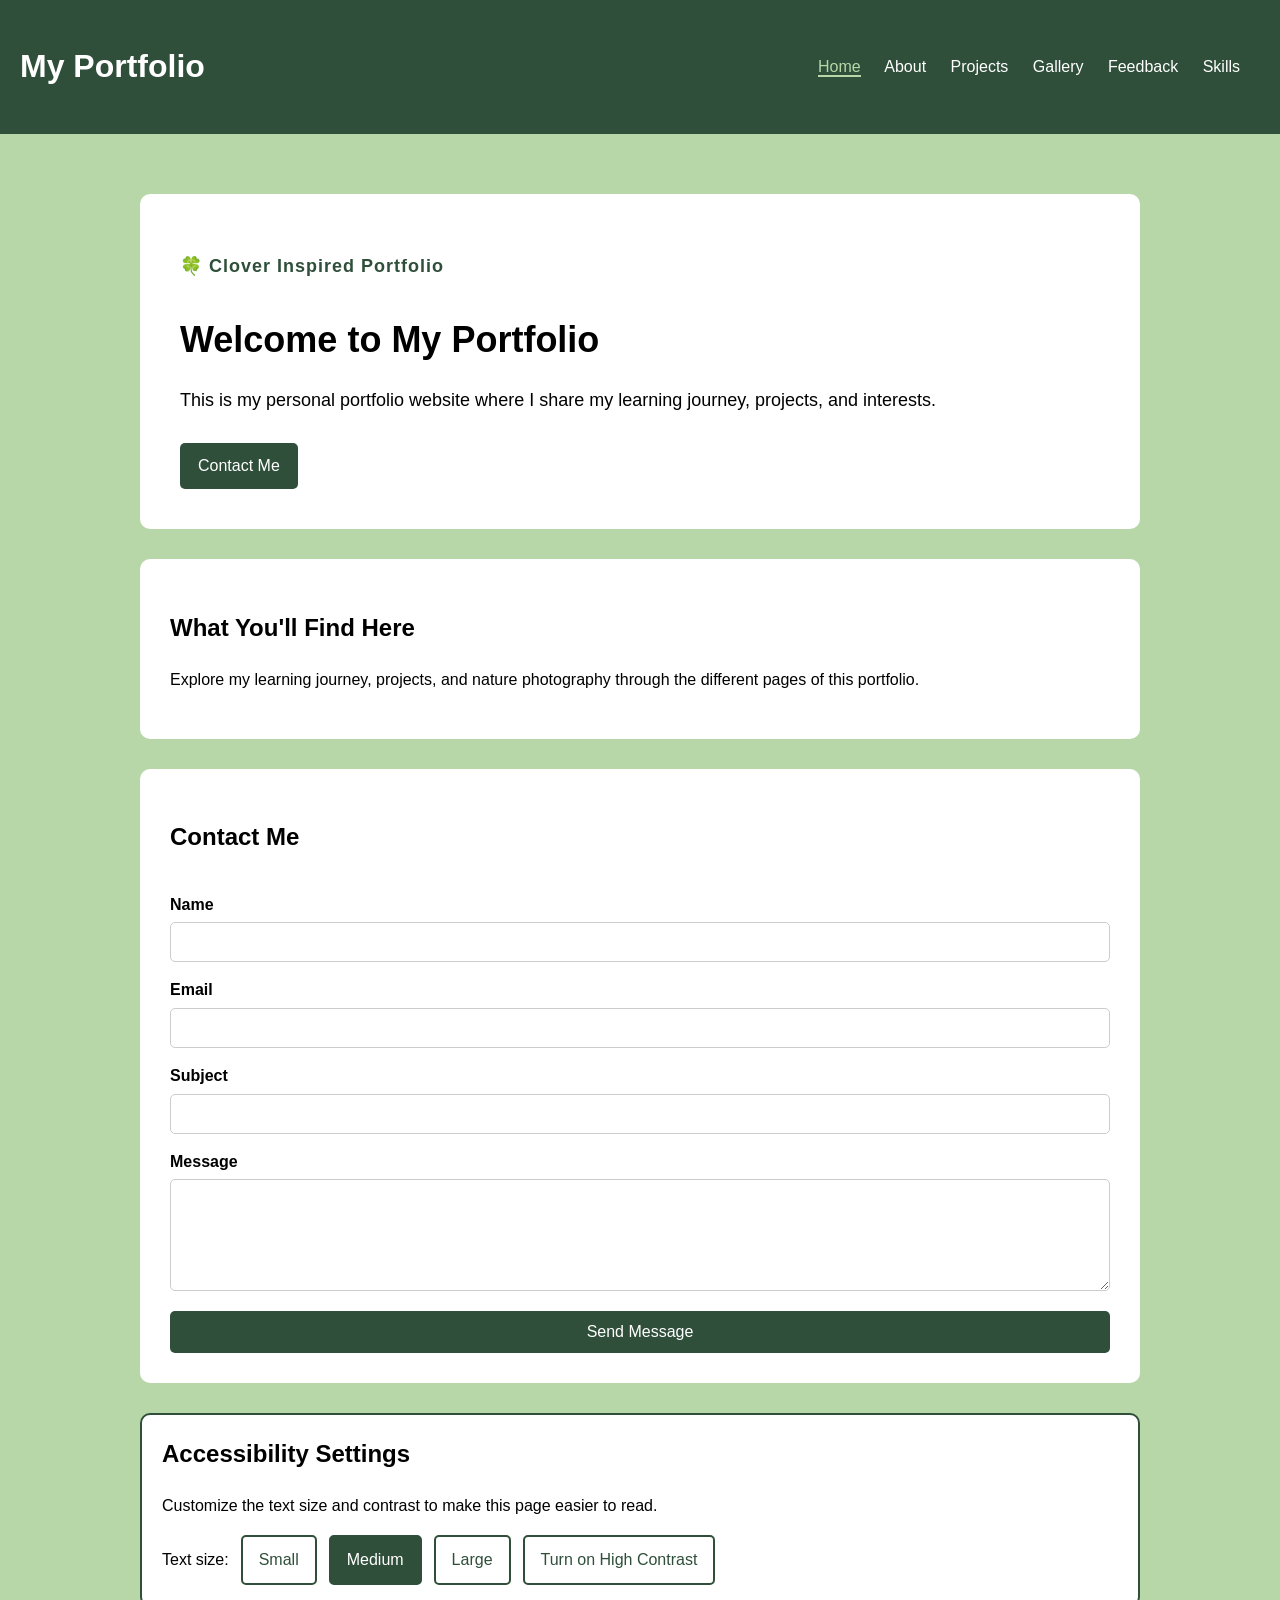
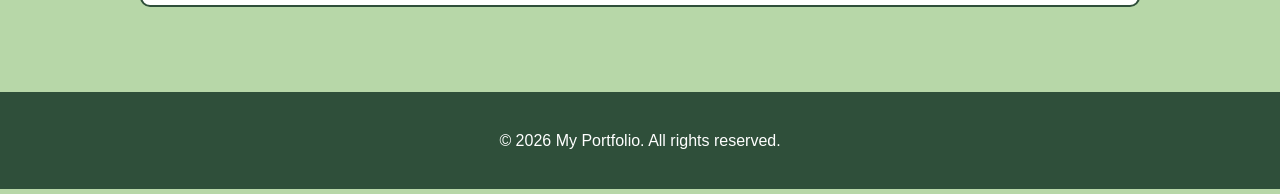
==== index.html @ 029462d0 "Add portfolio website and Lab 2 features" ====
<!DOCTYPE html>
<html lang="en">

<head>
    <meta charset="UTF-8">
    <meta name="viewport" content="width=device-width, initial-scale=1.0">

    <title>My Portfolio | Home</title>

    <link rel="stylesheet" href="style.css">
    <link rel="stylesheet" href="js/a11y.css">

    <script src="js/a11y.js" defer></script>
</head>

<body>

    <header>
        <h1>My Portfolio</h1>

        <nav>
            <a href="index.html" class="active">Home</a>
            <a href="about.html">About</a>
            <a href="projects.html">Projects</a>
            <a href="gallery.html">Gallery</a>
            <a href="feedback.html">Feedback</a>
            <a href="skills.html">Skills</a>
        </nav>
    </header>

    <main>

        <section class="hero">
            <p class="seed-mark">🍀 Clover Inspired Portfolio</p>

            <h2>Welcome to My Portfolio</h2>

            <p>
                This is my personal portfolio website where I share
                my learning journey, projects, and interests.
            </p>

            <a href="#contact" class="contact-link">Contact Me</a>
        </section>

        <section class="home-info">
            <h2>What You'll Find Here</h2>

            <p>
                Explore my learning journey, projects, and nature photography
                through the different pages of this portfolio.
            </p>
        </section>

        <section class="contact" id="contact">
            <h2>Contact Me</h2>

            <form>
                <label for="name">Name</label>
                <input type="text" id="name" name="name" required>

                <label for="email">Email</label>
                <input type="email" id="email" name="email" required>

                <label for="subject">Subject</label>
                <input type="text" id="subject" name="subject" required>

                <label for="message">Message</label>
                <textarea id="message" name="message" rows="5" required></textarea>

                <button type="submit">Send Message</button>
            </form>
        </section>

        <!-- Accessibility Settings -->
        <section id="a11yPanel" aria-labelledby="a11yHeading">

            <h2 id="a11yHeading">Accessibility Settings</h2>

            <p>
                Customize the text size and contrast to make this page easier to read.
            </p>

            <div class="a11y-controls">

                <span>Text size:</span>

                <button
                    type="button"
                    data-text-size="small"
                    aria-pressed="false">
                    Small
                </button>

                <button
                    type="button"
                    data-text-size="medium"
                    aria-pressed="true">
                    Medium
                </button>

                <button
                    type="button"
                    data-text-size="large"
                    aria-pressed="false">
                    Large
                </button>

                <button
                    type="button"
                    id="contrastToggle"
                    aria-pressed="false">
                    Turn on High Contrast
                </button>

            </div>
        </section>

    </main>

    <footer>
        <p>&copy; 2026 My Portfolio. All rights reserved.</p>
    </footer>

</body>

</html>
---- style.css ----
:root {
    --primary-color: #b7d7a8;
    --dark-color: #2f4f3a;
    --light-color: white;
    --card-color: #f1f7ee;
}

html {
    scroll-behavior: smooth;
}

body {
    margin: 0;
    background-color: var(--primary-color);
    font-family: Arial, sans-serif;
    line-height: 1.6;
}

header {
    background-color: var(--dark-color);
    color: var(--light-color);
    padding: 20px;
    display: flex;
    justify-content: space-between;
    align-items: center;
}

nav a {
    color: var(--light-color);
    text-decoration: none;
    margin-right: 20px;
}

nav a:hover {
    color: var(--primary-color);
}

nav a.active {
    color: var(--primary-color);
    border-bottom: 2px solid var(--primary-color);
}

nav a:focus {
    outline: 2px solid var(--light-color);
    outline-offset: 4px;
}

main {
    max-width: 1000px;
    margin: 40px auto;
    padding: 20px;
}

.hero {
    background-color: var(--light-color);
    padding: 40px;
    border-radius: 10px;
    animation: fadeIn 0.8s ease;
}

.seed-mark {
    color: var(--dark-color);
    font-weight: bold;
    letter-spacing: 1px;
}

.hero h2 {
    font-size: 36px;
    margin-bottom: 10px;
}

.hero p {
    font-size: 18px;
}

.contact-link {
    display: inline-block;
    margin-top: 10px;
    padding: 10px 18px;
    background-color: var(--dark-color);
    color: var(--light-color);
    text-decoration: none;
    border-radius: 5px;
}

.home-info {
    background-color: var(--light-color);
    margin-top: 30px;
    padding: 30px;
    border-radius: 10px;
}

main section {
    background-color: var(--light-color);
    padding: 30px;
    margin-bottom: 30px;
    border-radius: 10px;
}

.skill {
    background-color: var(--card-color);
    padding: 20px;
    margin-top: 20px;
    border-left: 4px solid var(--primary-color);
}

.timeline {
    border-left: 4px solid var(--primary-color);
    padding-left: 20px;
}

.timeline-item {
    background-color: var(--card-color);
    padding: 20px;
    margin-bottom: 20px;
    border-radius: 8px;
}

.project-card {
    background-color: var(--card-color);
    padding: 25px;
    border-left: 4px solid var(--primary-color);
    border-radius: 8px;
}

.gallery {
    display: grid;
    grid-template-columns: repeat(3, 1fr);
    gap: 20px;
}

.gallery figure {
    margin: 0;
    background-color: var(--card-color);
    padding: 10px;
    border-radius: 8px;
}

.gallery img {
    width: 100%;
    height: 200px;
    object-fit: cover;
    border-radius: 6px;
}

.gallery figcaption {
    margin-top: 10px;
}

.contact form {
    display: flex;
    flex-direction: column;
}

.contact label {
    margin-top: 15px;
    margin-bottom: 5px;
    font-weight: bold;
}

.contact input,
.contact textarea {
    padding: 10px;
    border: 1px solid #cccccc;
    border-radius: 5px;
    font-size: 16px;
}

.contact button {
    margin-top: 20px;
    padding: 12px;
    border: none;
    border-radius: 5px;
    background-color: var(--dark-color);
    color: var(--light-color);
    font-size: 16px;
    cursor: pointer;
    transition: background-color 0.3s ease;
}

.contact button:hover {
    background-color: var(--primary-color);
    color: var(--dark-color);
}

.contact-link:focus,
.contact button:focus {
    outline: 3px solid var(--dark-color);
    outline-offset: 3px;
}

.contact input:focus,
.contact textarea:focus {
    outline: 2px solid var(--dark-color);
    outline-offset: 2px;
}

footer {
    background-color: var(--dark-color);
    color: var(--light-color);
    text-align: center;
    padding: 20px;
}

@keyframes fadeIn {
    from {
        opacity: 0;
        transform: translateY(20px);
    }

    to {
        opacity: 1;
        transform: translateY(0);
    }
}

@media (max-width: 900px) {
    .gallery {
        grid-template-columns: repeat(2, 1fr);
    }
}

@media (max-width: 600px) {
    header {
        flex-direction: column;
        align-items: flex-start;
    }

    nav {
        margin-top: 10px;
    }

    nav a {
        display: inline-block;
        margin-bottom: 10px;
    }

    main {
        margin: 20px auto;
        padding: 10px;
    }

    .hero {
        padding: 25px;
    }

    .hero h2 {
        font-size: 28px;
    }

    .gallery {
        grid-template-columns: 1fr;
    }
}
---- js/a11y.css ----
/* Accessibility settings */

#a11yPanel {
    margin: 25px 0;
    padding: 20px;
    background-color: var(--light-color);
    border: 2px solid var(--dark-color);
    border-radius: 10px;
}

#a11yPanel h2 {
    margin-top: 0;
}

.a11y-controls {
    display: flex;
    flex-wrap: wrap;
    gap: 12px;
    align-items: center;
}

.a11y-controls button {
    padding: 10px 16px;
    border: 2px solid var(--dark-color);
    border-radius: 5px;
    background-color: white;
    color: var(--dark-color);
    font: inherit;
    cursor: pointer;
}

.a11y-controls button:hover,
.a11y-controls button[aria-pressed="true"] {
    background-color: var(--dark-color);
    color: white;
}

.a11y-controls button:focus-visible {
    outline: 3px solid #b00020;
    outline-offset: 3px;
}

/* Text sizes */

body.text-small {
    font-size: 14px;
}

body.text-medium {
    font-size: 16px;
}

body.text-large {
    font-size: 20px;
}

/* High contrast mode */

body.high-contrast {
    background-color: #000;
    color: #fff;
}

body.high-contrast header,
body.high-contrast main,
body.high-contrast section,
body.high-contrast footer,
body.high-contrast article,
body.high-contrast #a11yPanel {
    background-color: #000;
    color: #fff;
    border-color: #ff0;
}

body.high-contrast h1,
body.high-contrast h2,
body.high-contrast h3,
body.high-contrast p,
body.high-contrast label,
body.high-contrast li,
body.high-contrast a,
body.high-contrast span {
    color: #fff;
}

body.high-contrast a {
    text-decoration: underline;
}

body.high-contrast input,
body.high-contrast select,
body.high-contrast textarea {
    background-color: #000;
    color: #fff;
    border: 2px solid #ff0;
}

body.high-contrast button {
    background-color: #000;
    color: #ff0;
    border: 2px solid #ff0;
}

body.high-contrast button:focus-visible,
body.high-contrast a:focus-visible,
body.high-contrast input:focus-visible,
body.high-contrast select:focus-visible,
body.high-contrast textarea:focus-visible {
    outline: 3px solid #ff0;
    outline-offset: 3px;
}

@media (max-width: 600px) {
    #a11yPanel {
        padding: 15px;
    }

    .a11y-controls {
        flex-direction: column;
        align-items: stretch;
    }

    .a11y-controls button {
        width: 100%;
    }
}
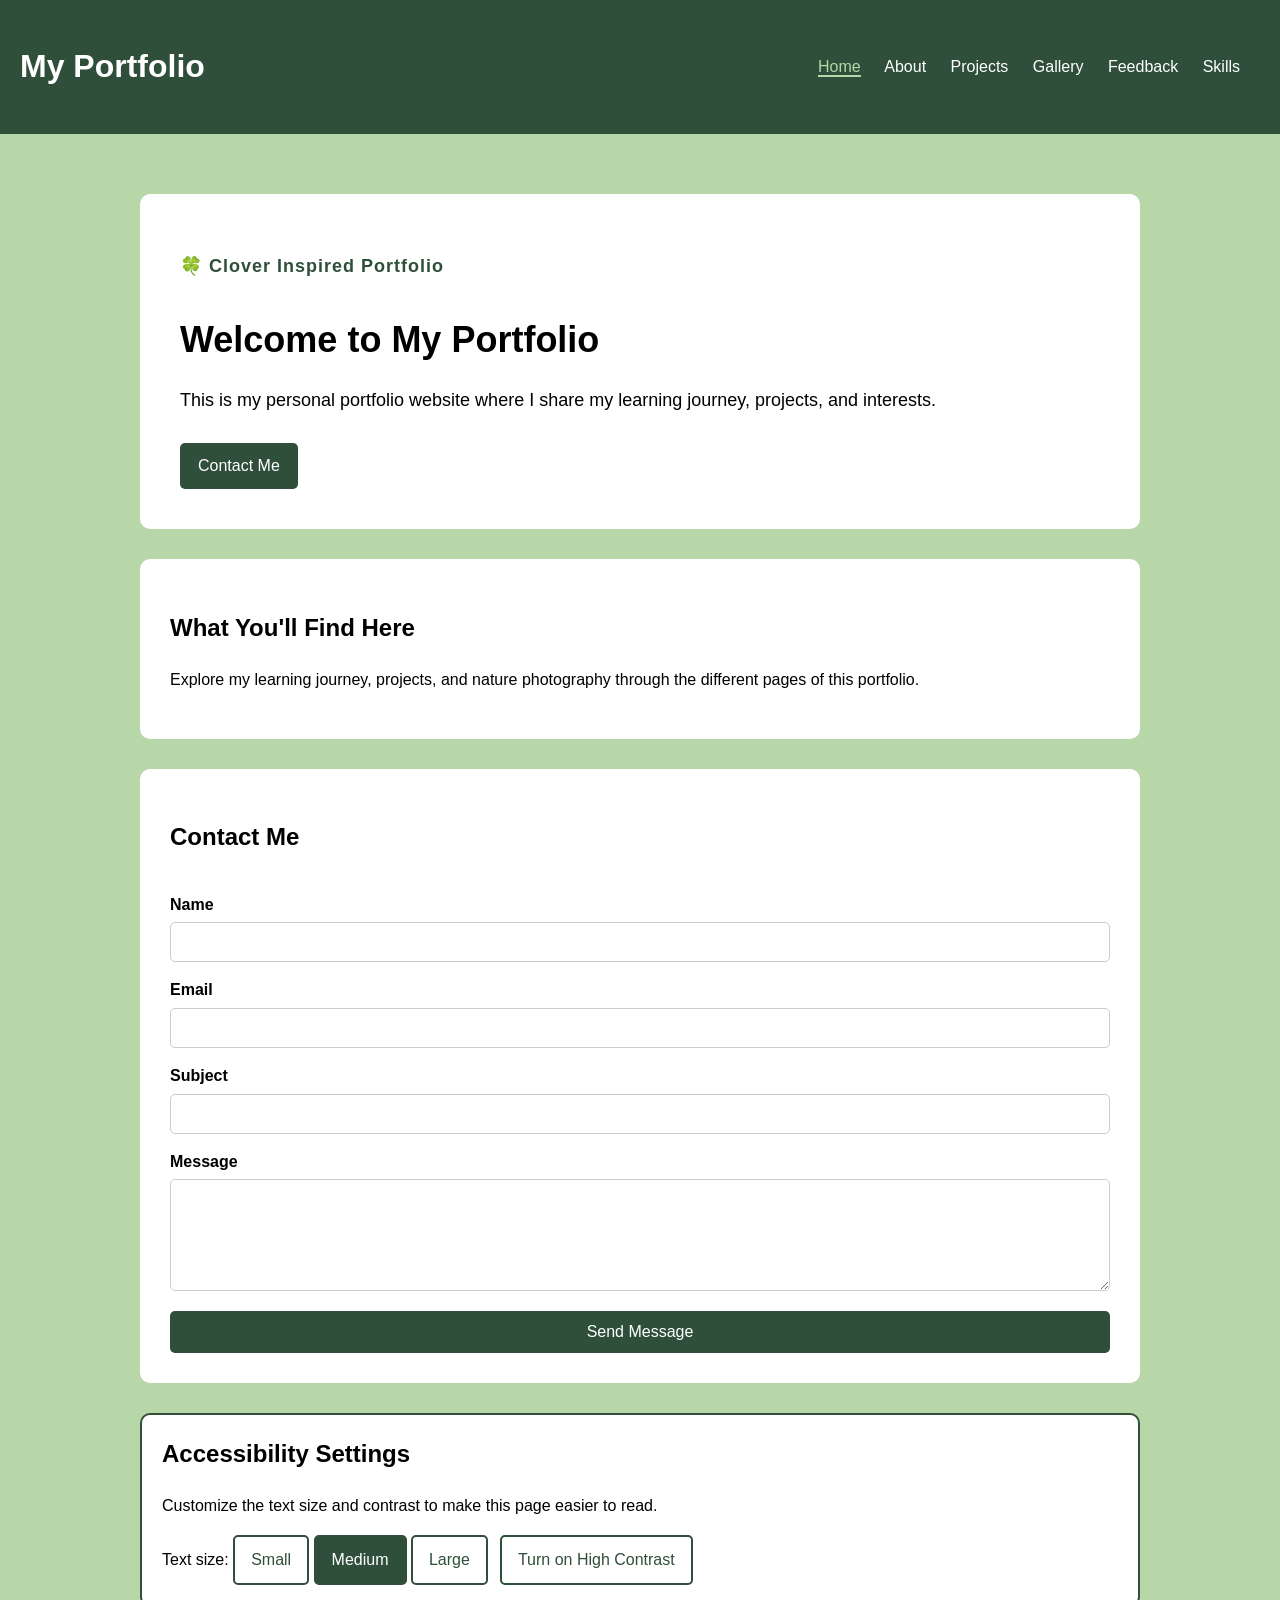
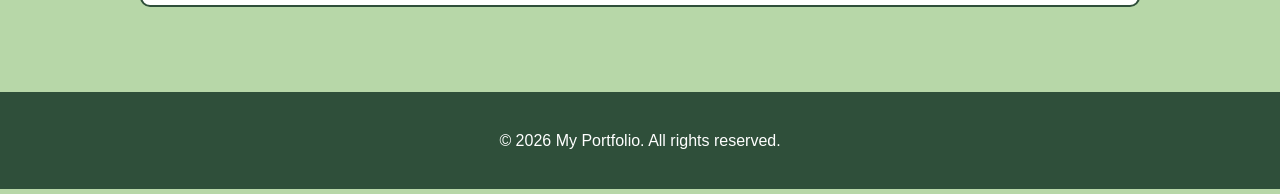
==== commit cdb7448f: "Improve home page accessibility and navigation" ====
--- a/index.html
+++ b/index.html
@@ -1,4 +1,3 @@
-
 <!DOCTYPE html>
 <html lang="en">
 
@@ -19,8 +18,8 @@
     <header>
         <h1>My Portfolio</h1>
 
-        <nav>
-            <a href="index.html" class="active">Home</a>
+        <nav aria-label="Main navigation">
+            <a href="index.html" class="active" aria-current="page">Home</a>
             <a href="about.html">About</a>
             <a href="projects.html">Projects</a>
             <a href="gallery.html">Gallery</a>
@@ -74,6 +73,7 @@
         </section>
 
         <!-- Accessibility Settings -->
+
         <section id="a11yPanel" aria-labelledby="a11yHeading">
 
             <h2 id="a11yHeading">Accessibility Settings</h2>
@@ -84,28 +84,30 @@
 
             <div class="a11y-controls">
 
-                <span>Text size:</span>
+                <div role="group" aria-label="Text size">
+                    <span>Text size:</span>
 
-                <button
-                    type="button"
-                    data-text-size="small"
-                    aria-pressed="false">
-                    Small
-                </button>
+                    <button
+                        type="button"
+                        data-text-size="small"
+                        aria-pressed="false">
+                        Small
+                    </button>
 
-                <button
-                    type="button"
-                    data-text-size="medium"
-                    aria-pressed="true">
-                    Medium
-                </button>
+                    <button
+                        type="button"
+                        data-text-size="medium"
+                        aria-pressed="true">
+                        Medium
+                    </button>
 
-                <button
-                    type="button"
-                    data-text-size="large"
-                    aria-pressed="false">
-                    Large
-                </button>
+                    <button
+                        type="button"
+                        data-text-size="large"
+                        aria-pressed="false">
+                        Large
+                    </button>
+                </div>
 
                 <button
                     type="button"
@@ -115,6 +117,7 @@
                 </button>
 
             </div>
+
         </section>
 
     </main>
@@ -125,4 +128,4 @@
 
 </body>
 
-</html>
+</html>
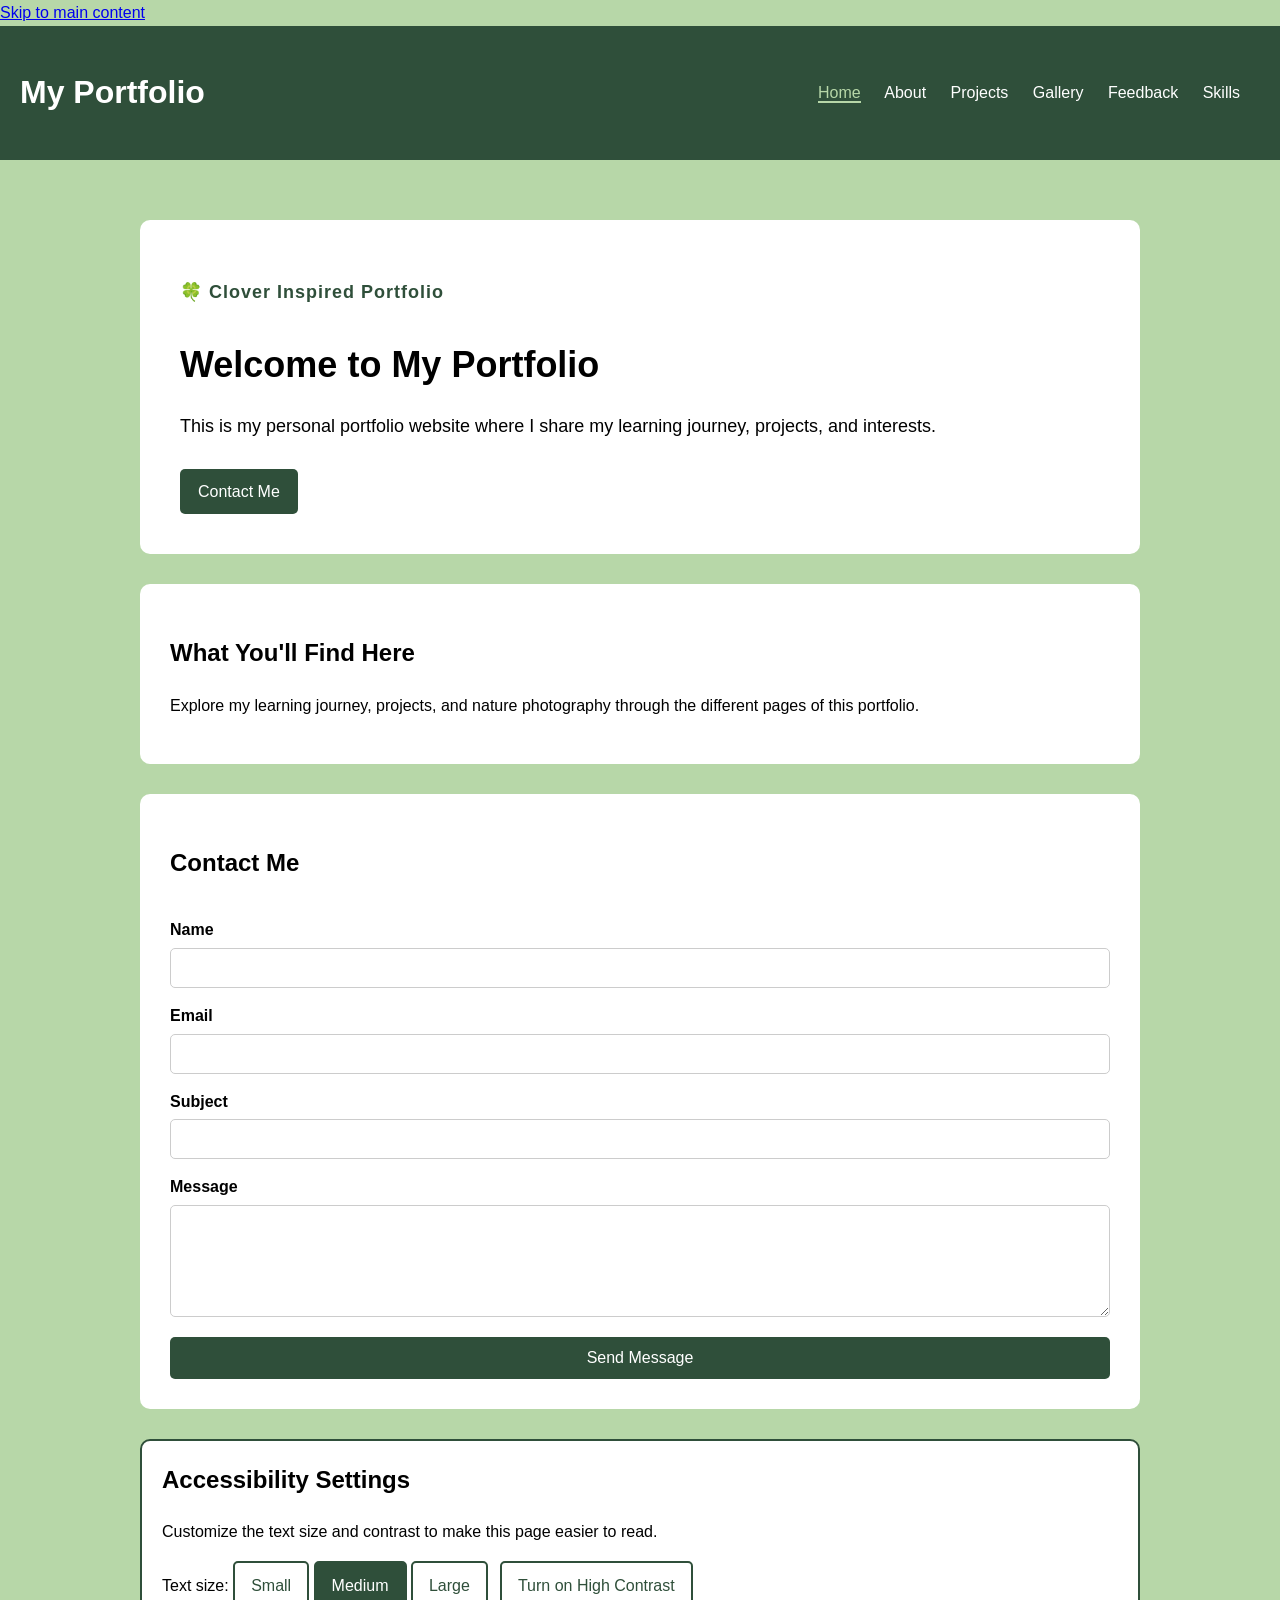
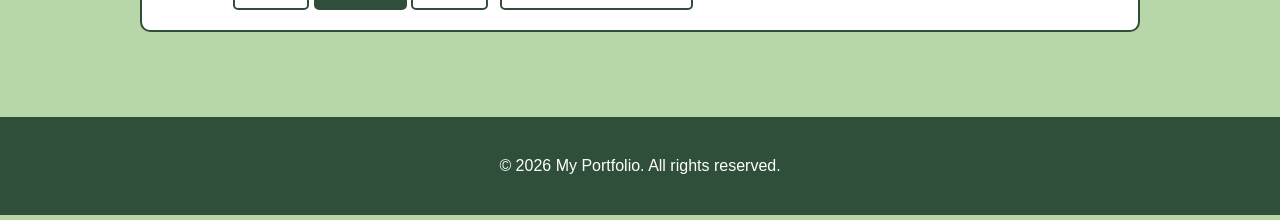
==== commit cfb6c984: "Improve home page SEO and keyboard accessibility" ====
--- a/index.html
+++ b/index.html
@@ -4,6 +4,8 @@
 <head>
     <meta charset="UTF-8">
     <meta name="viewport" content="width=device-width, initial-scale=1.0">
+
+    <meta name="description" content="Explore my personal portfolio, learning journey, web development projects, skills and nature photography.">
 
     <title>My Portfolio | Home</title>
 
@@ -14,6 +16,8 @@
 </head>
 
 <body>
+
+    <a href="#main-content" class="skip-link">Skip to main content</a>
 
     <header>
         <h1>My Portfolio</h1>
@@ -28,7 +32,7 @@
         </nav>
     </header>
 
-    <main>
+    <main id="main-content">
 
         <section class="hero">
             <p class="seed-mark">🍀 Clover Inspired Portfolio</p>
@@ -57,23 +61,40 @@
 
             <form>
                 <label for="name">Name</label>
-                <input type="text" id="name" name="name" required>
+                <input
+                    type="text"
+                    id="name"
+                    name="name"
+                    autocomplete="name"
+                    required>
 
                 <label for="email">Email</label>
-                <input type="email" id="email" name="email" required>
+                <input
+                    type="email"
+                    id="email"
+                    name="email"
+                    autocomplete="email"
+                    required>
 
                 <label for="subject">Subject</label>
-                <input type="text" id="subject" name="subject" required>
+                <input
+                    type="text"
+                    id="subject"
+                    name="subject"
+                    required>
 
                 <label for="message">Message</label>
-                <textarea id="message" name="message" rows="5" required></textarea>
+                <textarea
+                    id="message"
+                    name="message"
+                    rows="5"
+                    required></textarea>
 
                 <button type="submit">Send Message</button>
             </form>
         </section>
 
         <!-- Accessibility Settings -->
-
         <section id="a11yPanel" aria-labelledby="a11yHeading">
 
             <h2 id="a11yHeading">Accessibility Settings</h2>
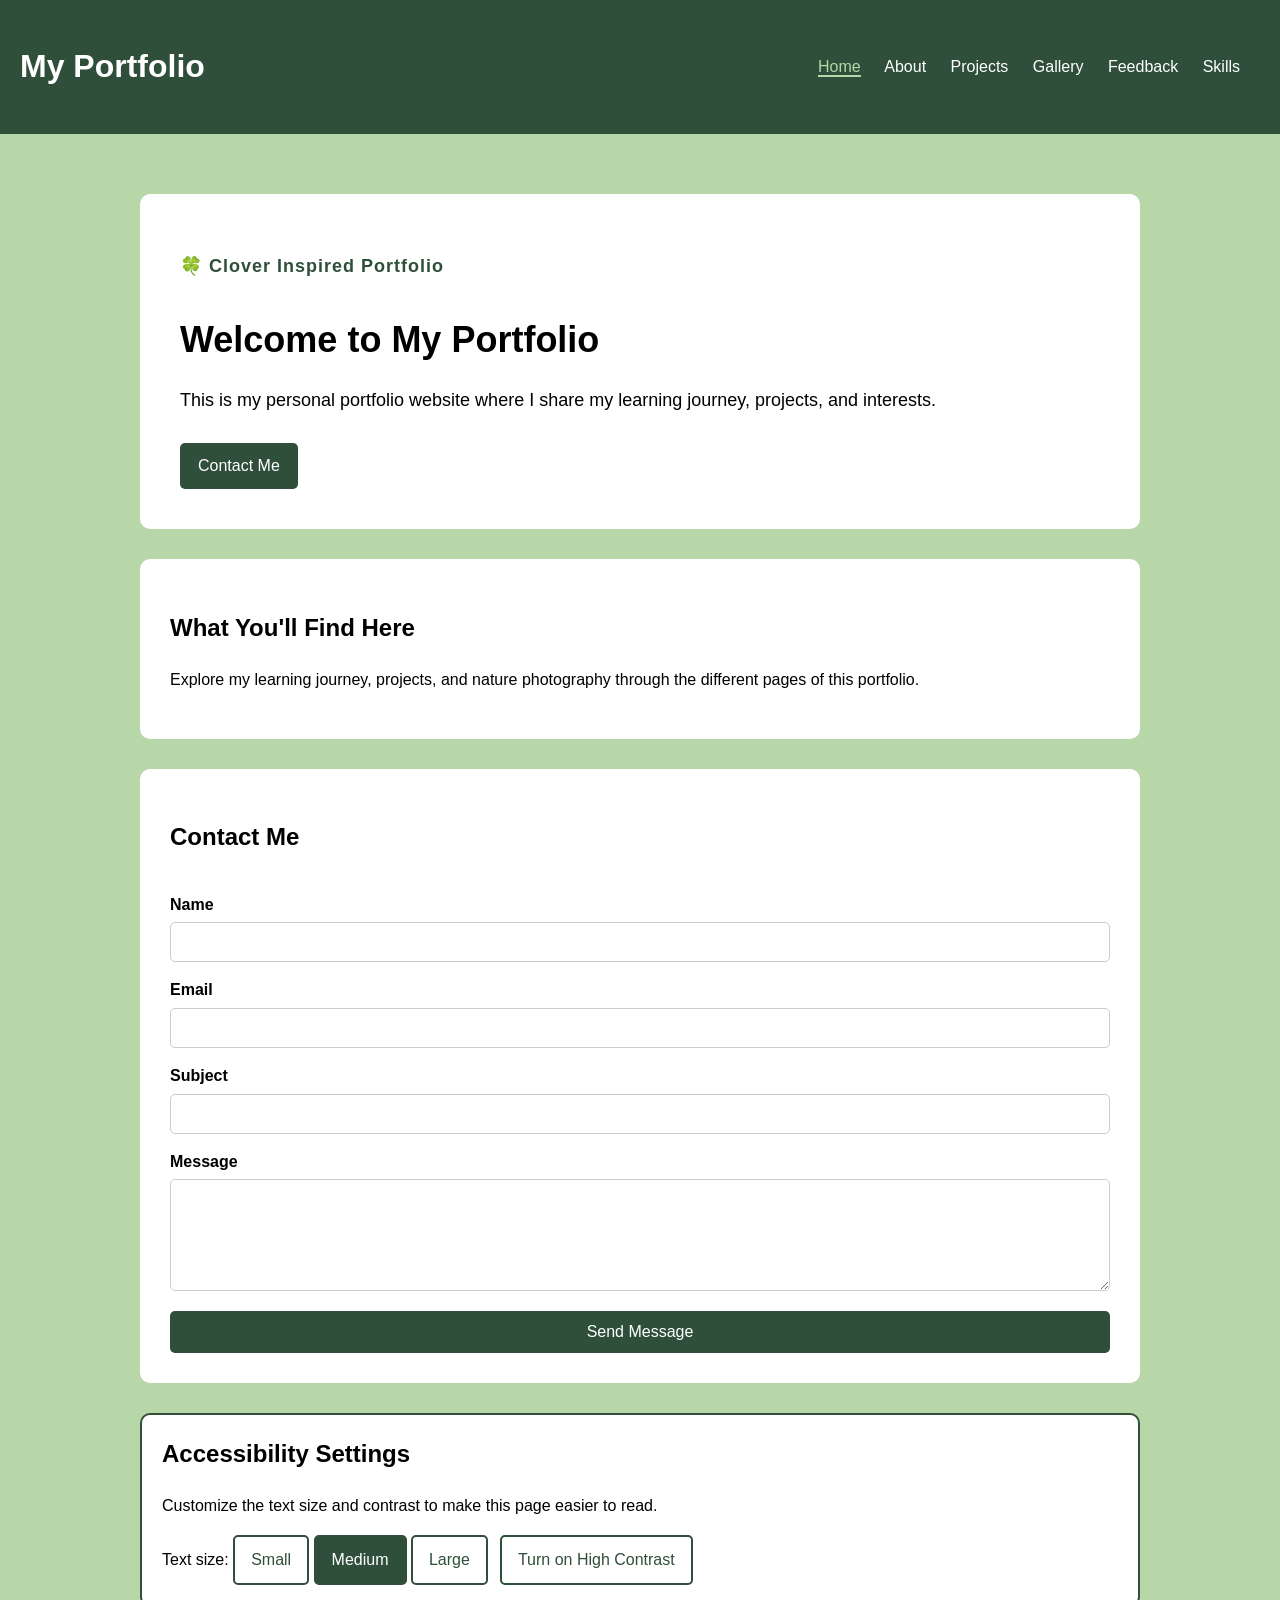
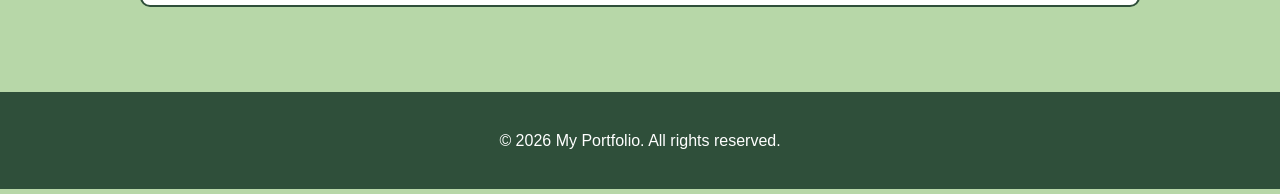
==== commit a64f2cdf: "Improve keyboard navigation and reduced motion accessibility" ====
--- a/index.html
+++ b/index.html
@@ -1,3 +1,4 @@
+
 <!DOCTYPE html>
 <html lang="en">
 
@@ -149,4 +150,4 @@
 
 </body>
 
-</html>+</html>
--- a/style.css
+++ b/style.css
@@ -1,3 +1,4 @@
+
 :root {
     --primary-color: #b7d7a8;
     --dark-color: #2f4f3a;
@@ -45,6 +46,25 @@
     outline-offset: 4px;
 }
 
+/* Skip navigation link for keyboard users */
+.skip-link {
+    position: absolute;
+    top: -100px;
+    left: 10px;
+    z-index: 1000;
+    padding: 12px 18px;
+    background-color: var(--dark-color);
+    color: var(--light-color);
+    text-decoration: none;
+    border-radius: 5px;
+}
+
+.skip-link:focus {
+    top: 10px;
+    outline: 3px solid var(--light-color);
+    outline-offset: 3px;
+}
+
 main {
     max-width: 1000px;
     margin: 40px auto;
@@ -251,4 +271,19 @@
     .gallery {
         grid-template-columns: 1fr;
     }
-}+}
+
+/* Respect users who prefer reduced motion */
+@media (prefers-reduced-motion: reduce) {
+    html {
+        scroll-behavior: auto;
+    }
+
+    *,
+    *::before,
+    *::after {
+        animation-duration: 0.01ms !important;
+        animation-iteration-count: 1 !important;
+        transition-duration: 0.01ms !important;
+    }
+}
